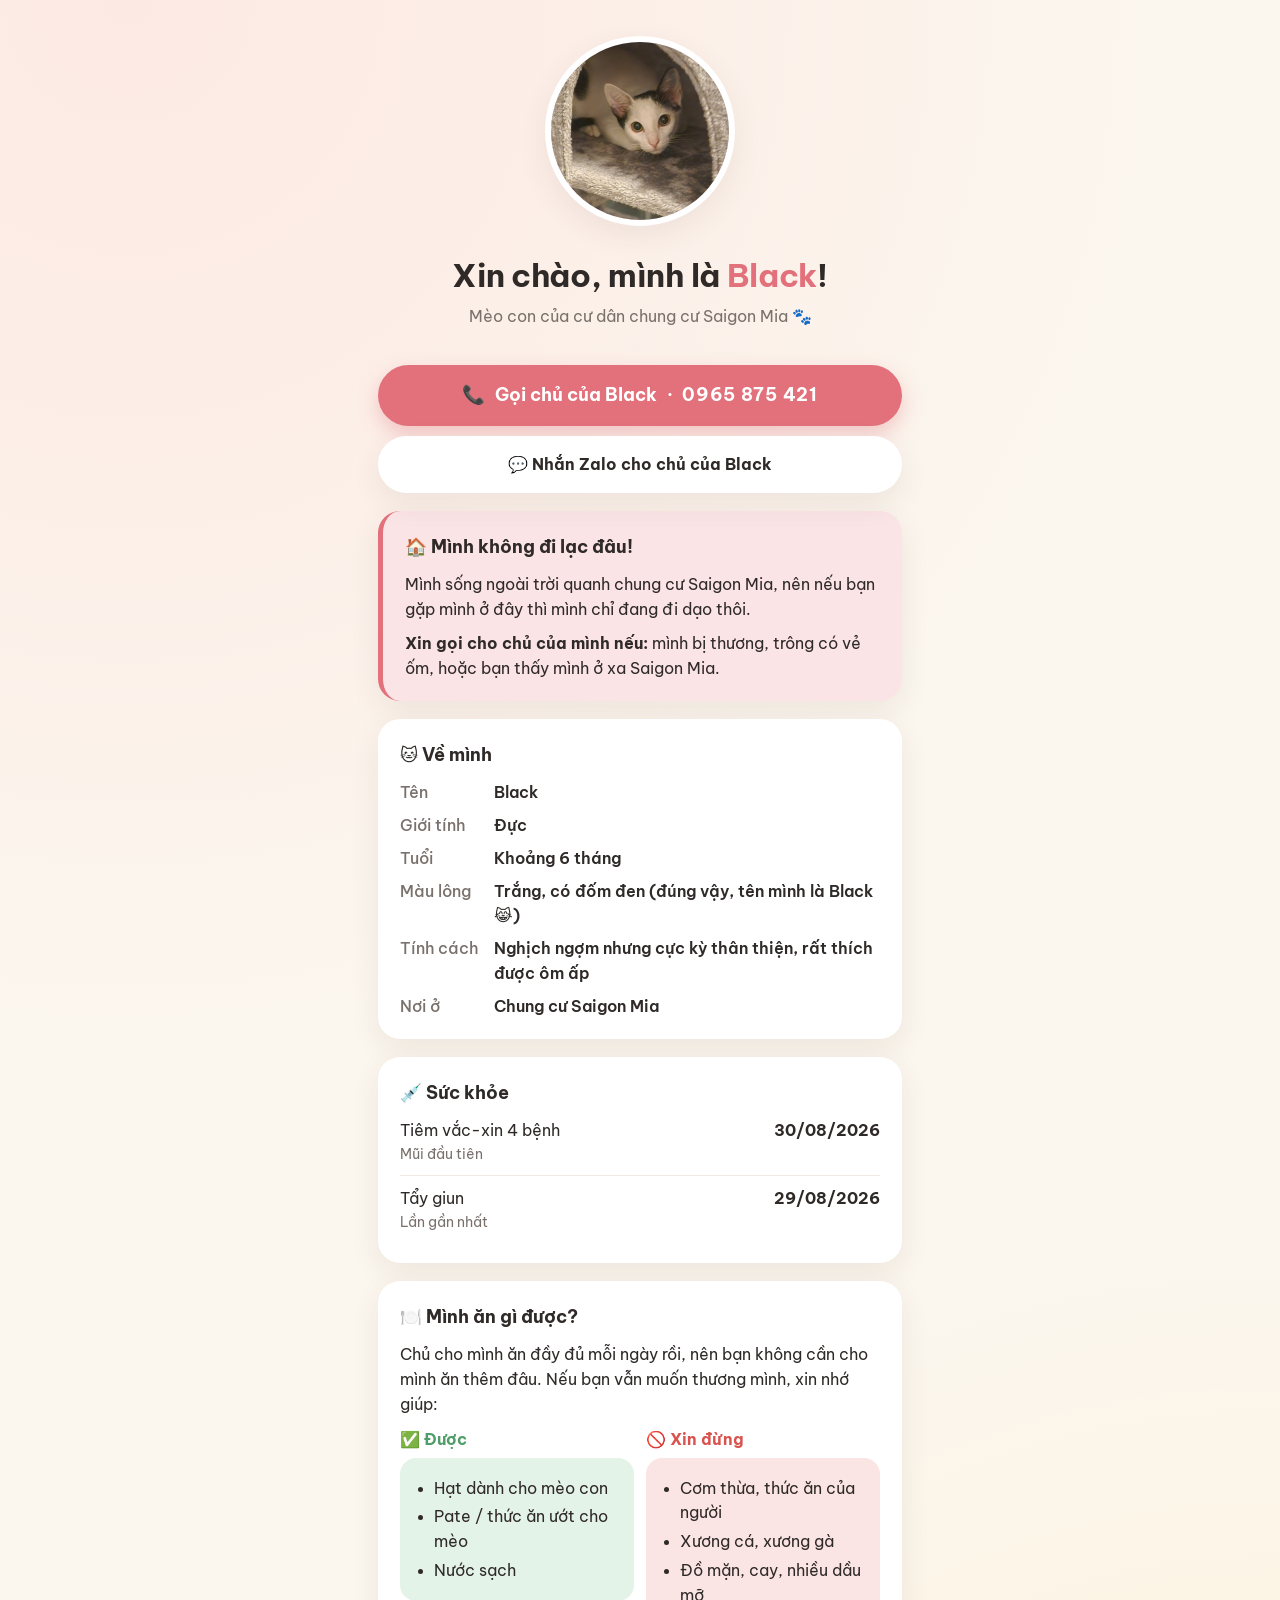
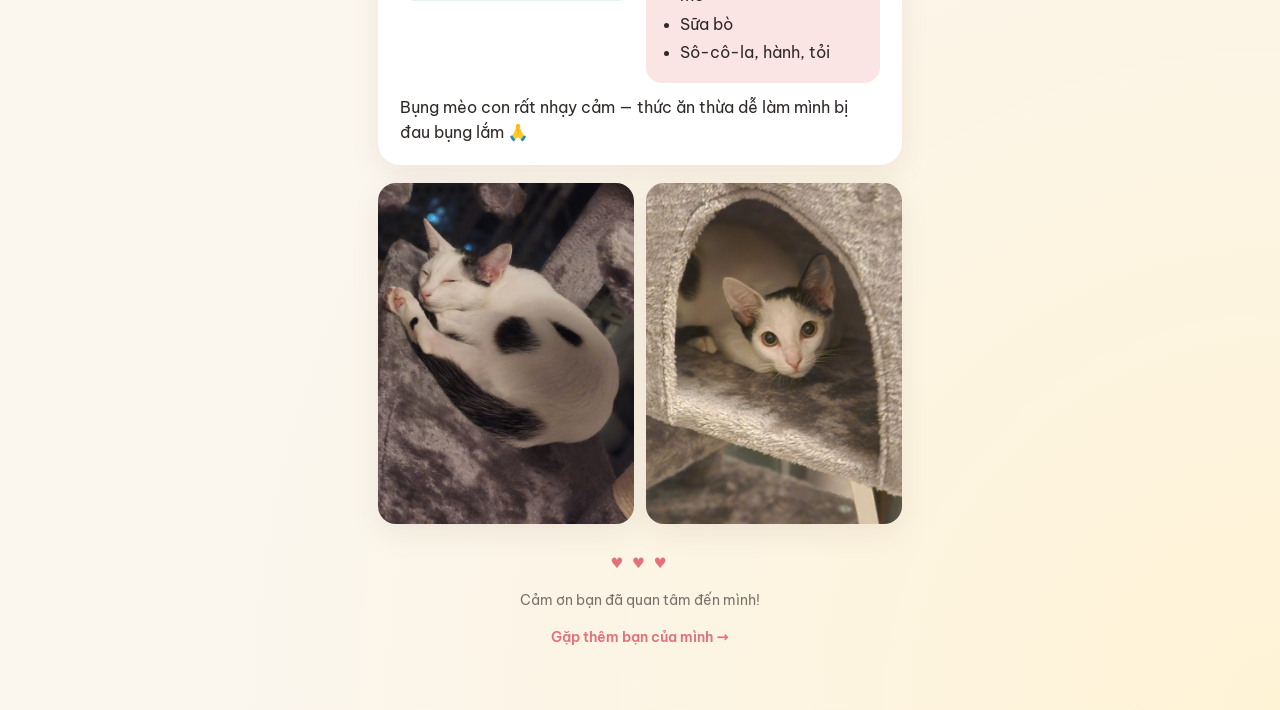
==== black/index.html @ 401604a2 "Cat pages for Black + Yellow, collar tag engraving" ====
<!doctype html>
<html lang="vi">
<head>
  <meta charset="utf-8">
  <meta name="viewport" content="width=device-width, initial-scale=1">
  <title>Black – mèo của cư dân Saigon Mia</title>
  <meta name="description" content="Xin chào, mình là Black! Mèo con sống ở chung cư Saigon Mia. Nếu mình bị thương hoặc đi lạc, xin gọi cho chủ mình.">
  <meta property="og:title" content="Black – mèo của cư dân Saigon Mia">
  <meta property="og:image" content="https://liddo-kun.github.io/kitties/assets/black-peek.jpg">
  <link rel="icon" href="data:image/svg+xml,<svg xmlns='http://www.w3.org/2000/svg' viewBox='0 0 100 100'><text y='.9em' font-size='90'>🐾</text></svg>">
  <link rel="preconnect" href="https://fonts.googleapis.com">
  <link rel="preconnect" href="https://fonts.gstatic.com" crossorigin>
  <link href="https://fonts.googleapis.com/css2?family=Be+Vietnam+Pro:wght@400;500;600;700&display=swap" rel="stylesheet">
  <link rel="stylesheet" href="../assets/style.css">
</head>
<body>
<main>

  <section class="hero">
    <img class="photo" src="../assets/black-peek.jpg" alt="Black – mèo trắng có đốm đen">
    <h1>Xin chào, mình là <span class="name">Black</span>!</h1>
    <p class="tag">Mèo con của cư dân chung cư Saigon Mia 🐾</p>
  </section>

  <div class="call">
    <a class="btn" href="tel:0965875421">📞 <span>Gọi chủ của Black</span> · <span class="num">0965 875 421</span></a>
    <a class="btn secondary" href="https://zalo.me/0965875421">💬 Nhắn Zalo cho chủ của Black</a>
  </div>

  <section class="card notice">
    <h2>🏠 Mình không đi lạc đâu!</h2>
    <p>Mình sống ngoài trời quanh chung cư Saigon Mia, nên nếu bạn gặp mình ở đây thì mình chỉ đang đi dạo thôi.</p>
    <p><strong>Xin gọi cho chủ của mình nếu:</strong> mình bị thương, trông có vẻ ốm, hoặc bạn thấy mình ở xa Saigon Mia.</p>
  </section>

  <section class="card">
    <h2>🐱 Về mình</h2>
    <dl class="facts">
      <dt>Tên</dt><dd>Black</dd>
      <dt>Giới tính</dt><dd>Đực</dd>
      <dt>Tuổi</dt><dd id="age">Khoảng 3 tháng</dd>
      <dt>Màu lông</dt><dd>Trắng, có đốm đen (đúng vậy, tên mình là Black 😹)</dd>
      <dt>Tính cách</dt><dd>Nghịch ngợm nhưng cực kỳ thân thiện, rất thích được ôm ấp</dd>
      <dt>Nơi ở</dt><dd>Chung cư Saigon Mia</dd>
    </dl>
  </section>

  <section class="card">
    <h2>💉 Sức khỏe</h2>
    <ul class="health">
      <li>
        <span>Tiêm vắc-xin 4 bệnh<span class="sub">Mũi đầu tiên</span></span>
        <span class="date">30/08/2026</span>
      </li>
      <li>
        <span>Tẩy giun<span class="sub">Lần gần nhất</span></span>
        <span class="date">29/08/2026</span>
      </li>
    </ul>
  </section>

  <section class="card">
    <h2>🍽️ Mình ăn gì được?</h2>
    <p>Chủ cho mình ăn đầy đủ mỗi ngày rồi, nên bạn không cần cho mình ăn thêm đâu. Nếu bạn vẫn muốn thương mình, xin nhớ giúp:</p>
    <div class="food">
      <div>
        <p class="label ok">✅ Được</p>
        <ul class="ok">
          <li>Hạt dành cho mèo con</li>
          <li>Pate / thức ăn ướt cho mèo</li>
          <li>Nước sạch</li>
        </ul>
      </div>
      <div>
        <p class="label no">🚫 Xin đừng</p>
        <ul class="no">
          <li>Cơm thừa, thức ăn của người</li>
          <li>Xương cá, xương gà</li>
          <li>Đồ mặn, cay, nhiều dầu mỡ</li>
          <li>Sữa bò</li>
          <li>Sô-cô-la, hành, tỏi</li>
        </ul>
      </div>
    </div>
    <p style="margin-top:12px">Bụng mèo con rất nhạy cảm — thức ăn thừa dễ làm mình bị đau bụng lắm 🙏</p>
  </section>

  <div class="gallery">
    <img src="../assets/black-sleep.jpg" alt="Black đang ngủ cuộn tròn" loading="lazy">
    <img src="../assets/black-peek.jpg" alt="Black ló đầu ra khỏi nhà mèo" loading="lazy">
  </div>

  <footer>
    <p class="hearts">♥ ♥ ♥</p>
    <p>Cảm ơn bạn đã quan tâm đến mình!</p>
    <p><a href="../">Gặp thêm bạn của mình →</a></p>
  </footer>

</main>

<script>
  // Black's exact birthday is unknown; he was ~3.3 months old on 2 Sep 2026.
  (function () {
    var born = new Date(2026, 4, 24); // approx. 24 May 2026
    var now = new Date();
    var months = (now.getFullYear() - born.getFullYear()) * 12 + (now.getMonth() - born.getMonth());
    if (now.getDate() < born.getDate()) months--;
    if (months < 0) return;
    var text;
    if (months < 24) {
      text = 'Khoảng ' + Math.max(months, 1) + ' tháng';
    } else {
      var y = Math.floor(months / 12), m = months % 12;
      text = 'Khoảng ' + y + ' tuổi' + (m ? ' ' + m + ' tháng' : '');
    }
    document.getElementById('age').textContent = text;
  })();
</script>
</body>
</html>
---- assets/style.css ----
:root {
  --bg: #fbf6ee;
  --card: #ffffff;
  --ink: #2f2a28;
  --muted: #7a716c;
  --accent: #e2717b;
  --accent-soft: #fbe4e6;
  --ok: #4f9d69;
  --ok-soft: #e4f3e8;
  --no: #d9534f;
  --no-soft: #fbe5e4;
  --radius: 22px;
  --shadow: 0 10px 30px rgba(80, 50, 40, 0.08);
}

* { box-sizing: border-box; }

html { -webkit-text-size-adjust: 100%; }

body {
  margin: 0;
  background: var(--bg);
  background-image:
    radial-gradient(circle at 10% 0%, #fde9e3 0, transparent 40%),
    radial-gradient(circle at 100% 100%, #fff3d6 0, transparent 40%);
  color: var(--ink);
  font-family: "Be Vietnam Pro", system-ui, -apple-system, "Segoe UI", Roboto, sans-serif;
  line-height: 1.55;
  min-height: 100vh;
}

main {
  max-width: 560px;
  margin: 0 auto;
  padding: 28px 18px 48px;
}

/* ---------- hero ---------- */
.hero { text-align: center; padding: 8px 0 18px; }

.hero .photo {
  width: 190px;
  height: 190px;
  border-radius: 50%;
  object-fit: cover;
  object-position: center 40%;
  border: 6px solid #fff;
  box-shadow: var(--shadow);
  background: #eee;
}

.hero h1 {
  font-size: 2rem;
  margin: 18px 0 4px;
  letter-spacing: -0.01em;
}

.hero h1 .name { color: var(--accent); }

.hero .tag { color: var(--muted); margin: 0; font-size: 1rem; }

/* ---------- call button ---------- */
.call {
  display: flex;
  flex-direction: column;
  gap: 10px;
  margin: 18px 0 8px;
}

.btn {
  display: flex;
  align-items: center;
  justify-content: center;
  gap: 10px;
  padding: 16px 20px;
  border-radius: 999px;
  font-weight: 700;
  font-size: 1.15rem;
  text-decoration: none;
  color: #fff;
  background: var(--accent);
  box-shadow: 0 8px 20px rgba(226, 113, 123, 0.35);
  transition: transform .12s ease;
}

.btn:active { transform: scale(.98); }

.btn.secondary {
  background: #fff;
  color: var(--ink);
  box-shadow: var(--shadow);
  font-size: 1rem;
}

.btn .num { letter-spacing: .04em; }

/* ---------- cards ---------- */
.card {
  background: var(--card);
  border-radius: var(--radius);
  box-shadow: var(--shadow);
  padding: 22px 22px 20px;
  margin: 18px 0;
}

.card h2 {
  margin: 0 0 12px;
  font-size: 1.1rem;
  display: flex;
  align-items: center;
  gap: 8px;
}

.card p { margin: 0 0 10px; }
.card p:last-child { margin-bottom: 0; }

.notice {
  background: var(--accent-soft);
  border-left: 5px solid var(--accent);
}

/* definition list for facts */
.facts {
  display: grid;
  grid-template-columns: max-content 1fr;
  gap: 8px 16px;
  margin: 0;
}

.facts dt { color: var(--muted); font-weight: 500; }
.facts dd { margin: 0; font-weight: 600; }

/* health rows */
.health { list-style: none; margin: 0; padding: 0; }

.health li {
  display: flex;
  justify-content: space-between;
  align-items: baseline;
  gap: 12px;
  padding: 10px 0;
  border-top: 1px solid #f0eae3;
}

.health li:first-child { border-top: 0; padding-top: 0; }
.health .date { font-weight: 700; white-space: nowrap; }
.health .sub { display: block; color: var(--muted); font-size: .9rem; }

/* food lists */
.food { display: grid; gap: 12px; }

@media (min-width: 480px) { .food { grid-template-columns: 1fr 1fr; } }

.food ul {
  margin: 0;
  padding: 14px 16px 14px 34px;
  border-radius: 16px;
}

.food ul.ok { background: var(--ok-soft); }
.food ul.no { background: var(--no-soft); }
.food li { margin: 4px 0; }
.food li::marker { font-size: .9em; }
.food .label { font-weight: 700; margin: 0 0 6px; }
.food .ok + .label, .food .label.ok { color: var(--ok); }
.food .label.no { color: var(--no); }

/* gallery */
.gallery { display: grid; grid-template-columns: 1fr 1fr; gap: 12px; margin: 18px 0; }

.gallery img {
  width: 100%;
  aspect-ratio: 3 / 4;
  object-fit: cover;
  border-radius: 18px;
  box-shadow: var(--shadow);
  background: #eee;
}

/* footer */
footer {
  text-align: center;
  color: var(--muted);
  font-size: .9rem;
  margin-top: 28px;
}

footer a { color: var(--accent); text-decoration: none; font-weight: 600; }
footer .hearts { color: var(--accent); letter-spacing: .2em; }

/* ---------- index page ---------- */
.cats { display: grid; gap: 16px; }

.cat-link {
  display: flex;
  align-items: center;
  gap: 16px;
  text-decoration: none;
  color: inherit;
}

.cat-link img, .cat-link .placeholder {
  width: 84px;
  height: 84px;
  border-radius: 50%;
  object-fit: cover;
  flex: none;
  border: 4px solid #fff;
  box-shadow: var(--shadow);
}

.cat-link .placeholder {
  display: grid;
  place-items: center;
  background: #fff3d6;
  font-size: 2rem;
}

.cat-link h2 { margin: 0 0 2px; font-size: 1.25rem; }
.cat-link p { margin: 0; color: var(--muted); }
.cat-link .arrow { margin-left: auto; color: var(--muted); font-size: 1.4rem; }
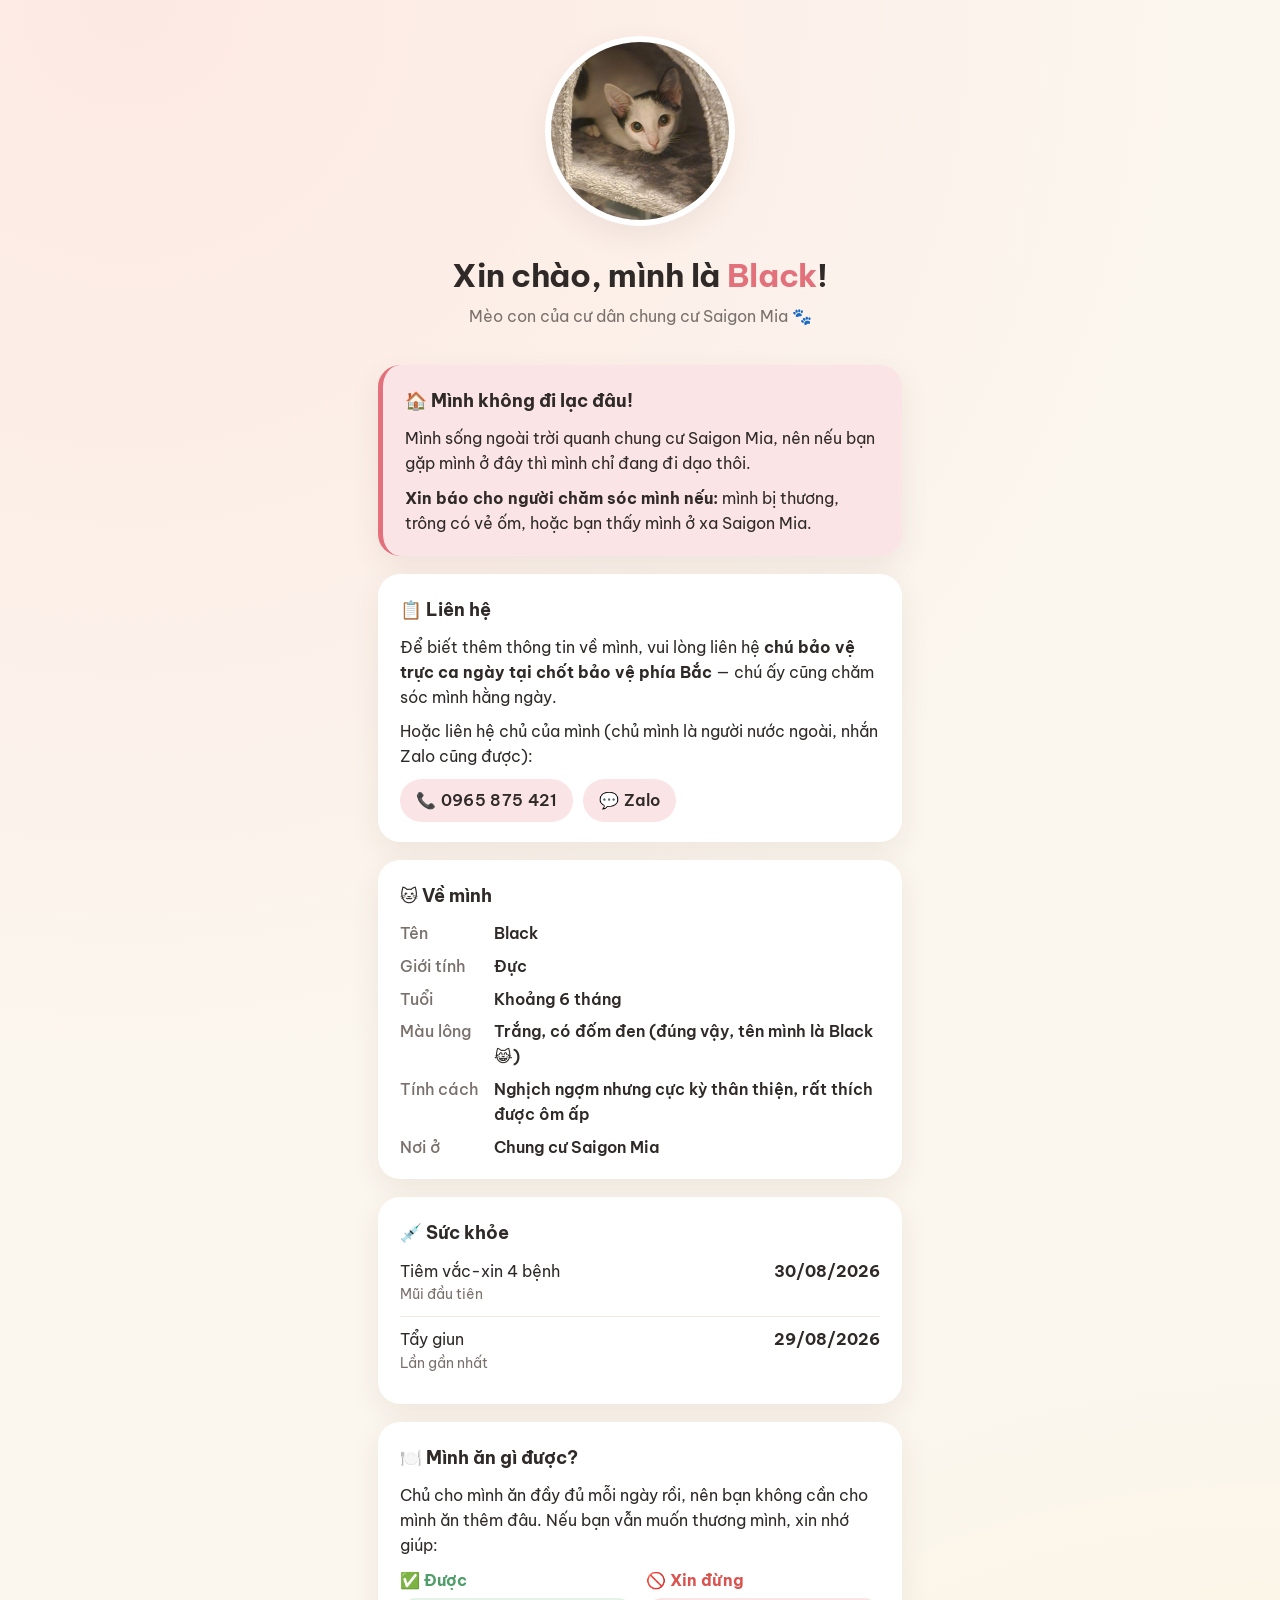
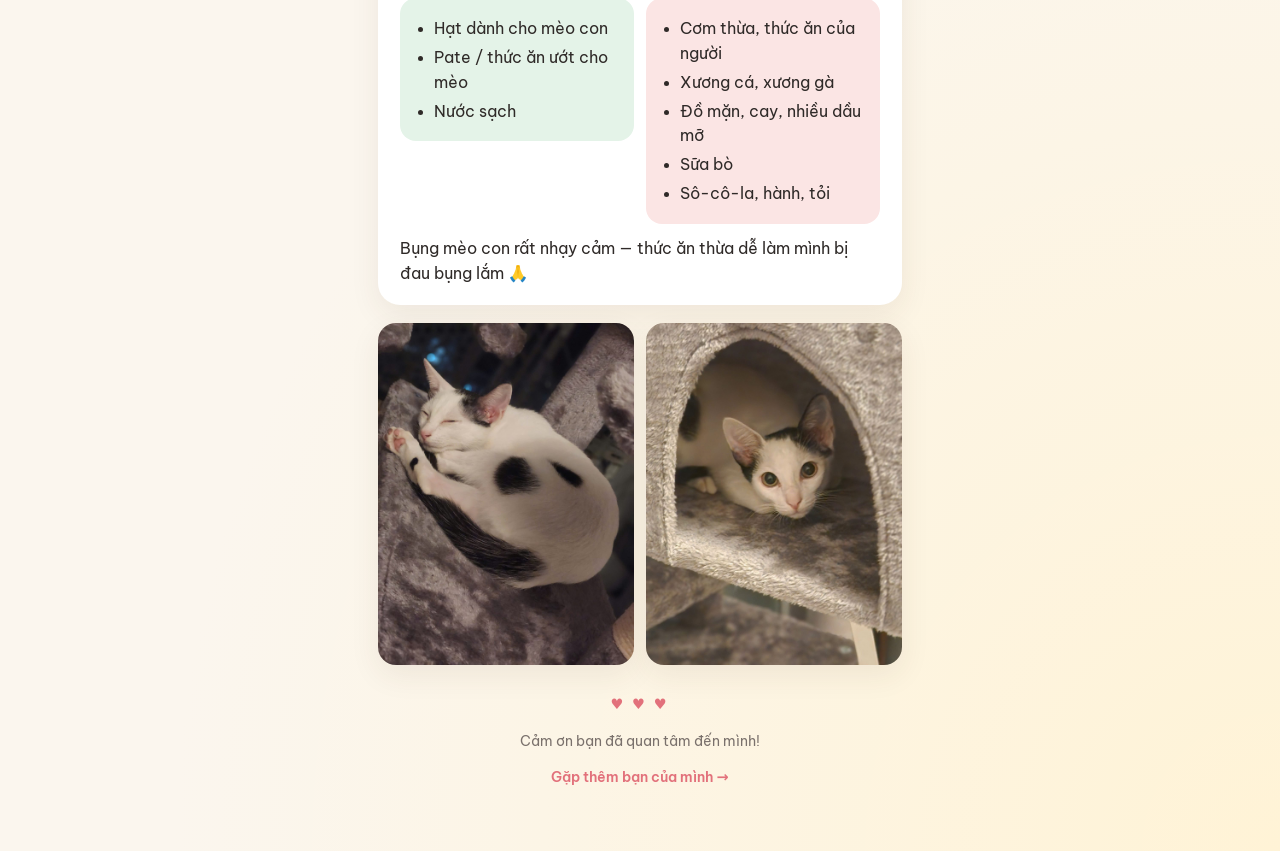
==== commit 2e1a8698: "Tone down phone number, add guard-shack contact, GoatCounter" ====
--- a/black/index.html
+++ b/black/index.html
@@ -22,15 +22,20 @@
     <p class="tag">Mèo con của cư dân chung cư Saigon Mia 🐾</p>
   </section>
 
-  <div class="call">
-    <a class="btn" href="tel:0965875421">📞 <span>Gọi chủ của Black</span> · <span class="num">0965 875 421</span></a>
-    <a class="btn secondary" href="https://zalo.me/0965875421">💬 Nhắn Zalo cho chủ của Black</a>
-  </div>
-
   <section class="card notice">
     <h2>🏠 Mình không đi lạc đâu!</h2>
     <p>Mình sống ngoài trời quanh chung cư Saigon Mia, nên nếu bạn gặp mình ở đây thì mình chỉ đang đi dạo thôi.</p>
-    <p><strong>Xin gọi cho chủ của mình nếu:</strong> mình bị thương, trông có vẻ ốm, hoặc bạn thấy mình ở xa Saigon Mia.</p>
+    <p><strong>Xin báo cho người chăm sóc mình nếu:</strong> mình bị thương, trông có vẻ ốm, hoặc bạn thấy mình ở xa Saigon Mia.</p>
+  </section>
+
+  <section class="card">
+    <h2>📋 Liên hệ</h2>
+    <p>Để biết thêm thông tin về mình, vui lòng liên hệ <strong>chú bảo vệ trực ca ngày tại chốt bảo vệ phía Bắc</strong> — chú ấy cũng chăm sóc mình hằng ngày.</p>
+    <p>Hoặc liên hệ chủ của mình (chủ mình là người nước ngoài, nhắn Zalo cũng được):</p>
+    <div class="contact">
+      <a class="pill" href="tel:0965875421">📞 0965 875 421</a>
+      <a class="pill" href="https://zalo.me/0965875421">💬 Zalo</a>
+    </div>
   </section>
 
   <section class="card">
@@ -116,5 +121,7 @@
     document.getElementById('age').textContent = text;
   })();
 </script>
+<!-- visit counter: private dashboard at https://kitties.goatcounter.com -->
+<script data-goatcounter="https://kitties.goatcounter.com/count" async src="//gc.zgo.at/count.js"></script>
 </body>
 </html>
--- a/assets/style.css
+++ b/assets/style.css
@@ -94,6 +94,22 @@
 
 .btn .num { letter-spacing: .04em; }
 
+/* small contact pills (less prominent than .btn) */
+.contact { display: flex; flex-wrap: wrap; gap: 10px; margin-top: 4px; }
+
+.pill {
+  display: inline-flex;
+  align-items: center;
+  gap: 6px;
+  padding: 9px 16px;
+  border-radius: 999px;
+  background: var(--accent-soft);
+  color: var(--ink);
+  font-weight: 600;
+  text-decoration: none;
+  letter-spacing: .02em;
+}
+
 /* ---------- cards ---------- */
 .card {
   background: var(--card);
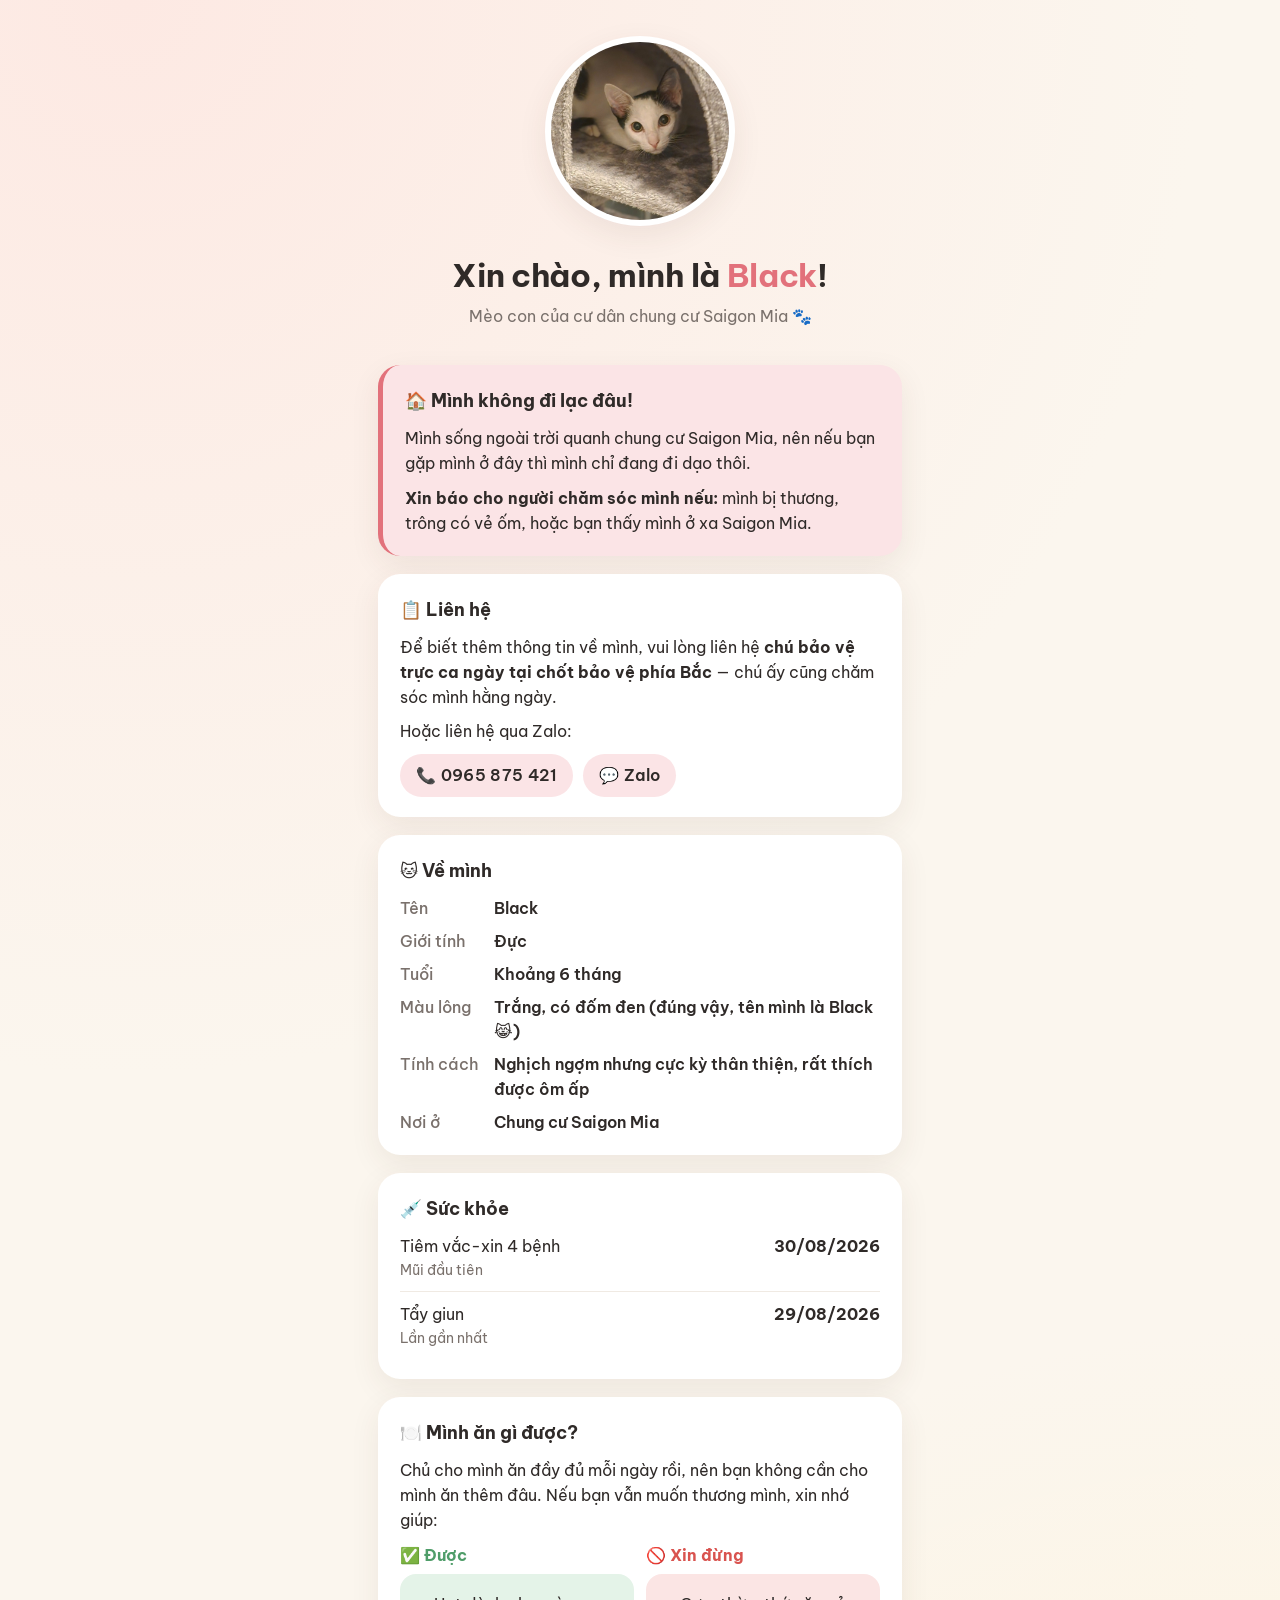
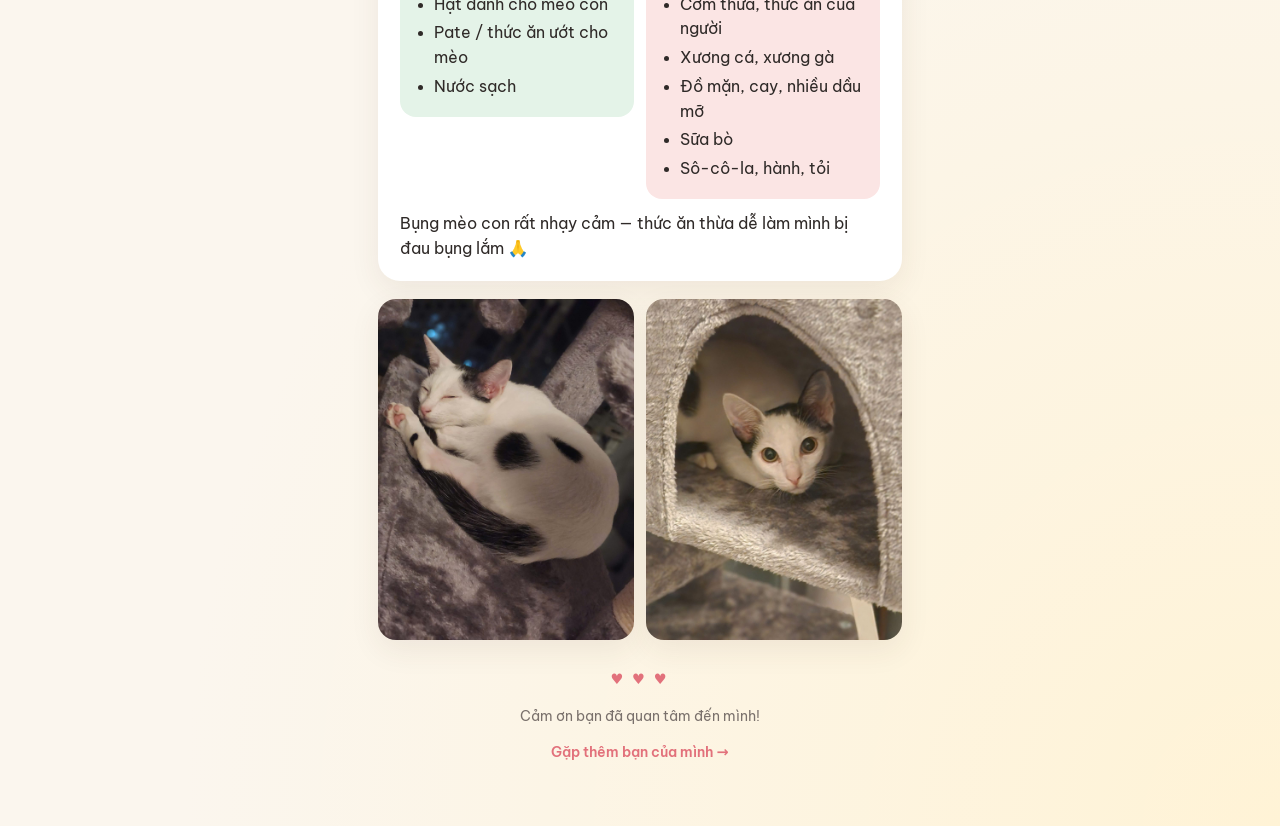
==== commit ae1f1b5a: "Contact: just 'or contact via Zalo'" ====
--- a/black/index.html
+++ b/black/index.html
@@ -31,7 +31,7 @@
   <section class="card">
     <h2>📋 Liên hệ</h2>
     <p>Để biết thêm thông tin về mình, vui lòng liên hệ <strong>chú bảo vệ trực ca ngày tại chốt bảo vệ phía Bắc</strong> — chú ấy cũng chăm sóc mình hằng ngày.</p>
-    <p>Hoặc liên hệ chủ của mình (chủ mình là người nước ngoài, nhắn Zalo cũng được):</p>
+    <p>Hoặc liên hệ qua Zalo:</p>
     <div class="contact">
       <a class="pill" href="tel:0965875421">📞 0965 875 421</a>
       <a class="pill" href="https://zalo.me/0965875421">💬 Zalo</a>
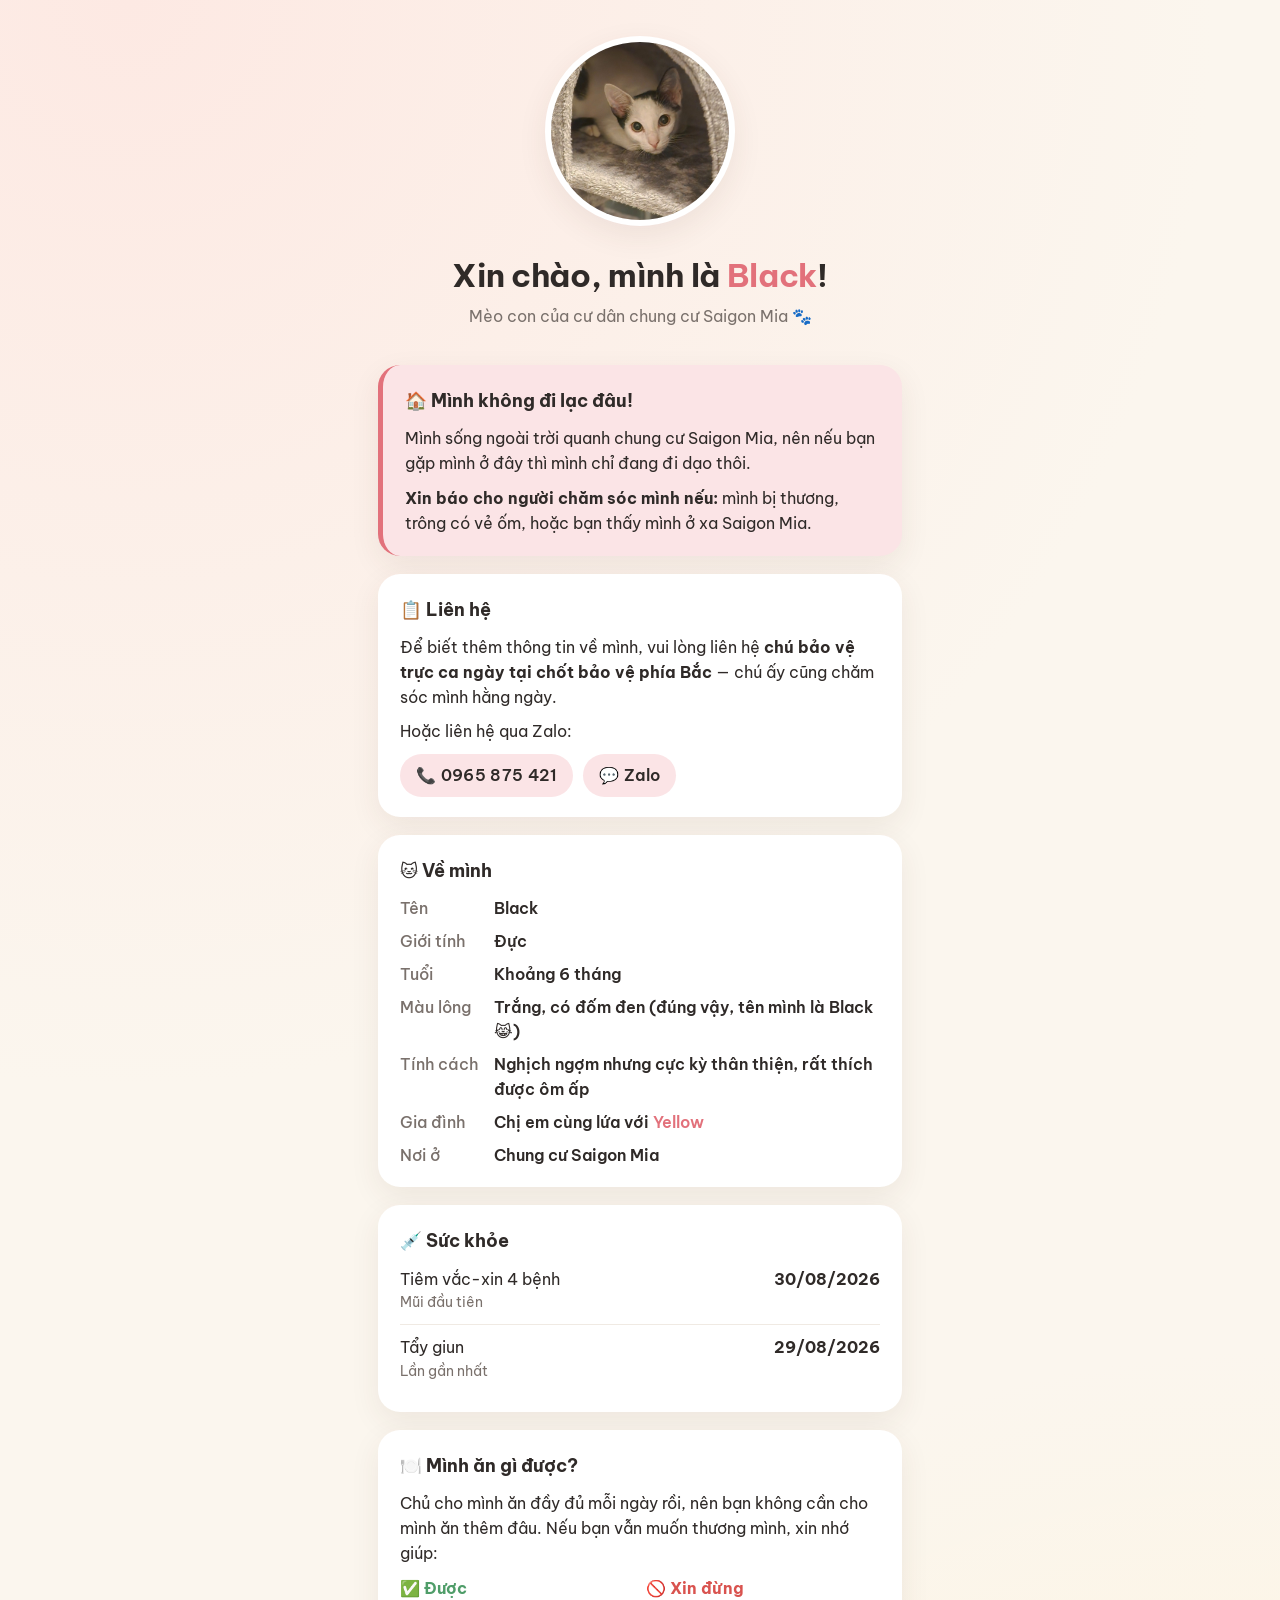
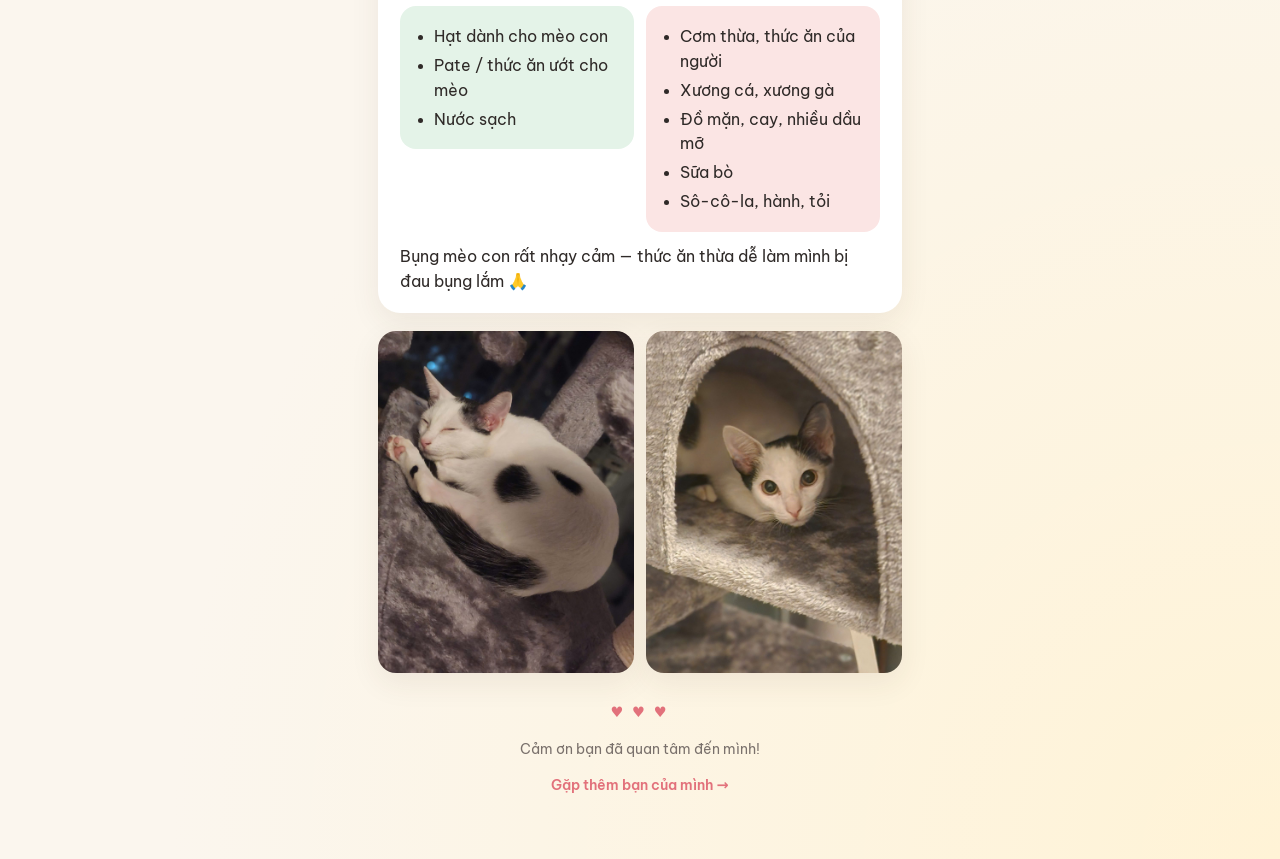
==== commit ad8d09be: "Yellow: page, photos, engraving; sibling links" ====
--- a/black/index.html
+++ b/black/index.html
@@ -46,6 +46,7 @@
       <dt>Tuổi</dt><dd id="age">Khoảng 3 tháng</dd>
       <dt>Màu lông</dt><dd>Trắng, có đốm đen (đúng vậy, tên mình là Black 😹)</dd>
       <dt>Tính cách</dt><dd>Nghịch ngợm nhưng cực kỳ thân thiện, rất thích được ôm ấp</dd>
+      <dt>Gia đình</dt><dd>Chị em cùng lứa với <a href="../yellow/">Yellow</a></dd>
       <dt>Nơi ở</dt><dd>Chung cư Saigon Mia</dd>
     </dl>
   </section>
--- a/assets/style.css
+++ b/assets/style.css
@@ -145,6 +145,7 @@
 
 .facts dt { color: var(--muted); font-weight: 500; }
 .facts dd { margin: 0; font-weight: 600; }
+.facts a { color: var(--accent); text-decoration: none; }
 
 /* health rows */
 .health { list-style: none; margin: 0; padding: 0; }
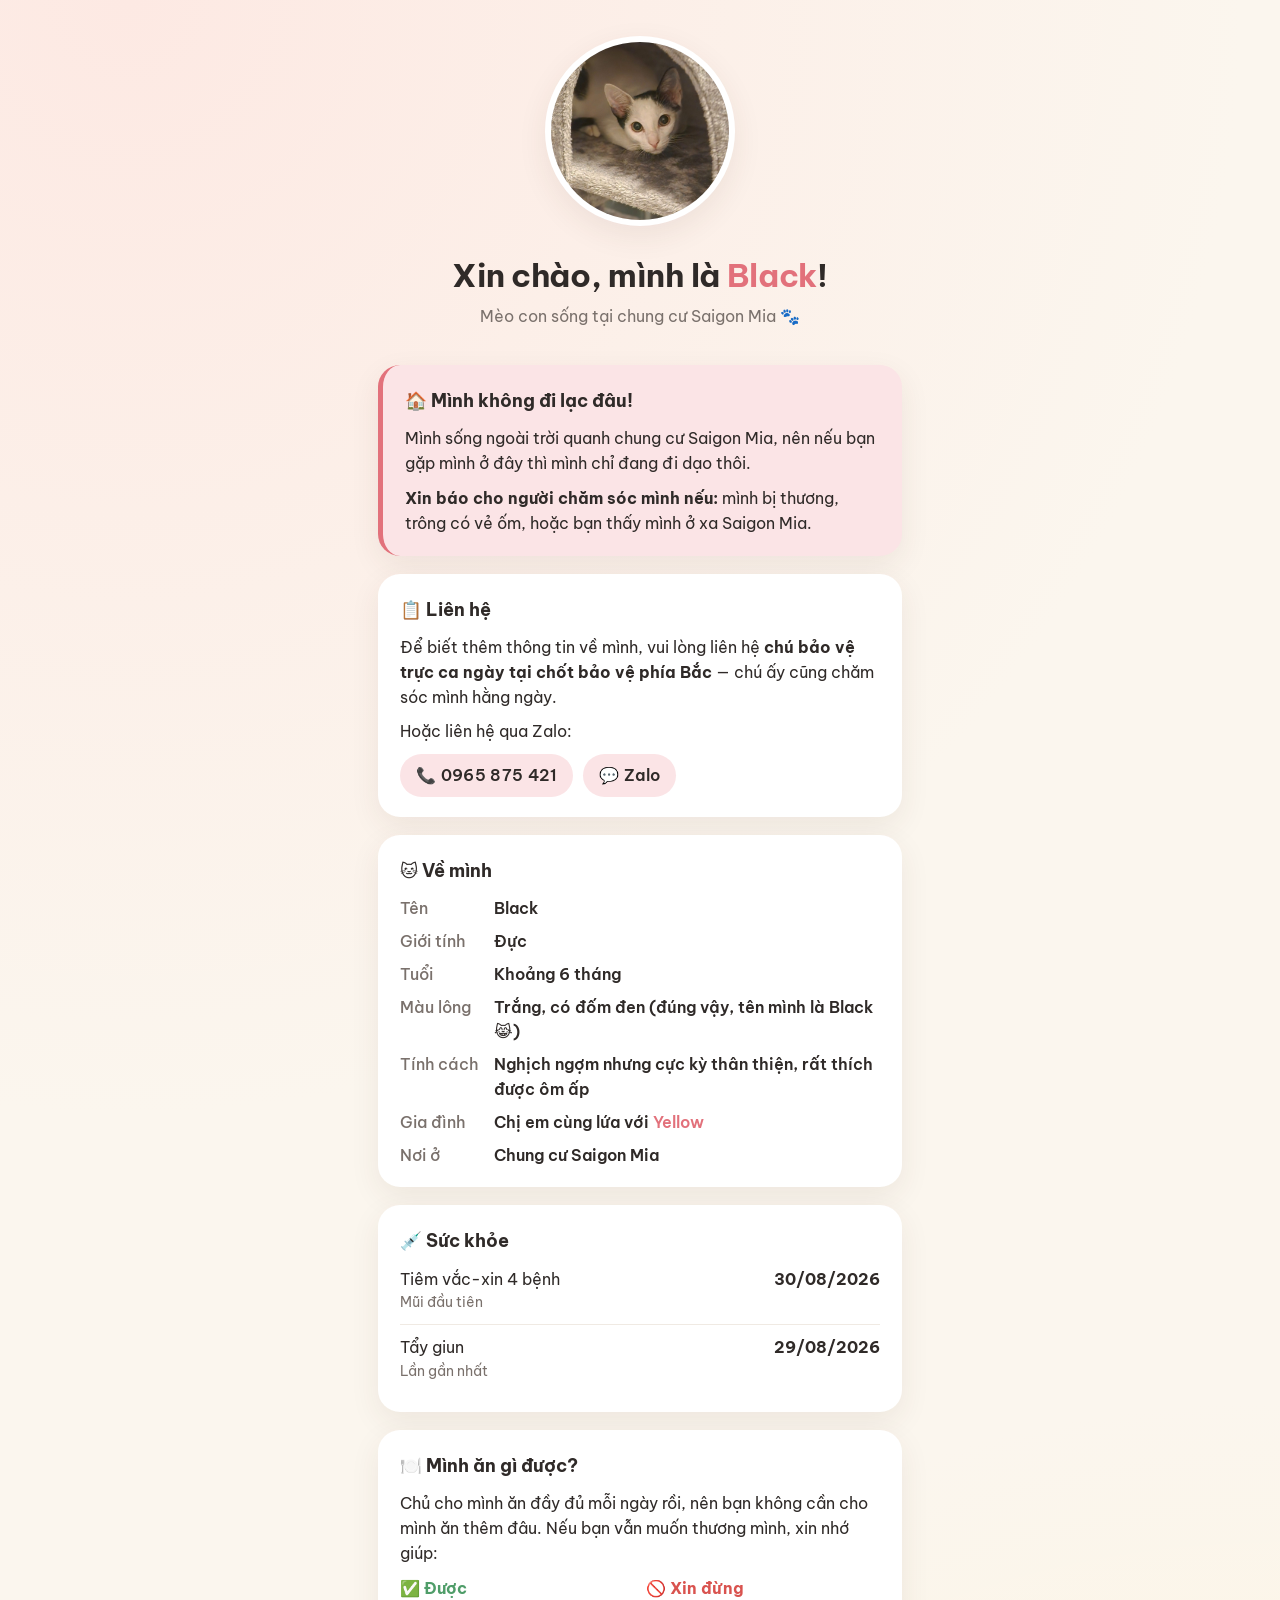
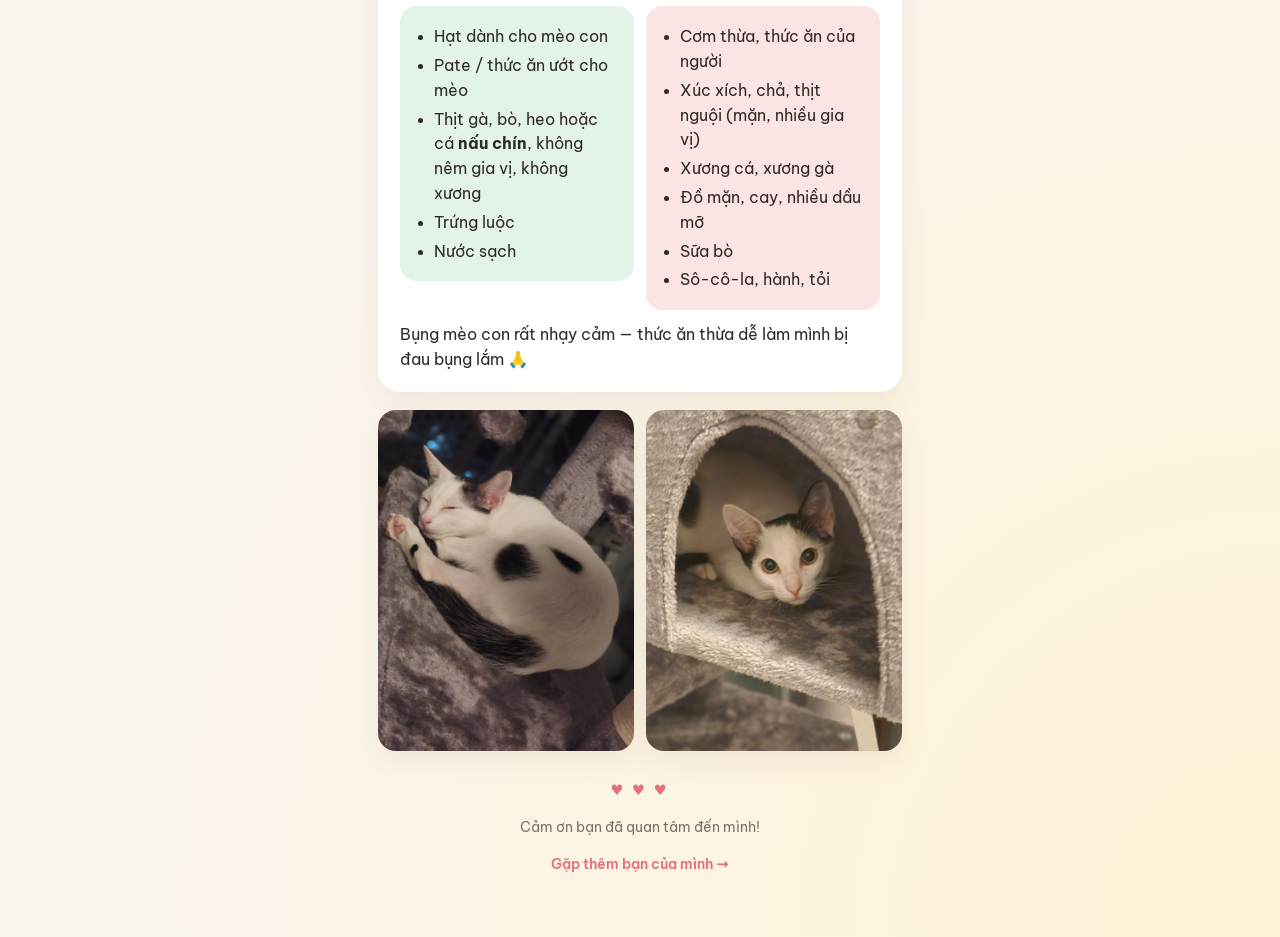
==== commit 838c9bce: "Wording: cats live at Saigon Mia; expand food lists" ====
--- a/black/index.html
+++ b/black/index.html
@@ -3,9 +3,9 @@
 <head>
   <meta charset="utf-8">
   <meta name="viewport" content="width=device-width, initial-scale=1">
-  <title>Black – mèo của cư dân Saigon Mia</title>
+  <title>Black – mèo ở Saigon Mia</title>
   <meta name="description" content="Xin chào, mình là Black! Mèo con sống ở chung cư Saigon Mia. Nếu mình bị thương hoặc đi lạc, xin gọi cho chủ mình.">
-  <meta property="og:title" content="Black – mèo của cư dân Saigon Mia">
+  <meta property="og:title" content="Black – mèo ở Saigon Mia">
   <meta property="og:image" content="https://liddo-kun.github.io/kitties/assets/black-peek.jpg">
   <link rel="icon" href="data:image/svg+xml,<svg xmlns='http://www.w3.org/2000/svg' viewBox='0 0 100 100'><text y='.9em' font-size='90'>🐾</text></svg>">
   <link rel="preconnect" href="https://fonts.googleapis.com">
@@ -19,7 +19,7 @@
   <section class="hero">
     <img class="photo" src="../assets/black-peek.jpg" alt="Black – mèo trắng có đốm đen">
     <h1>Xin chào, mình là <span class="name">Black</span>!</h1>
-    <p class="tag">Mèo con của cư dân chung cư Saigon Mia 🐾</p>
+    <p class="tag">Mèo con sống tại chung cư Saigon Mia 🐾</p>
   </section>
 
   <section class="card notice">
@@ -74,6 +74,8 @@
         <ul class="ok">
           <li>Hạt dành cho mèo con</li>
           <li>Pate / thức ăn ướt cho mèo</li>
+          <li>Thịt gà, bò, heo hoặc cá <strong>nấu chín</strong>, không nêm gia vị, không xương</li>
+          <li>Trứng luộc</li>
           <li>Nước sạch</li>
         </ul>
       </div>
@@ -81,6 +83,7 @@
         <p class="label no">🚫 Xin đừng</p>
         <ul class="no">
           <li>Cơm thừa, thức ăn của người</li>
+          <li>Xúc xích, chả, thịt nguội (mặn, nhiều gia vị)</li>
           <li>Xương cá, xương gà</li>
           <li>Đồ mặn, cay, nhiều dầu mỡ</li>
           <li>Sữa bò</li>
